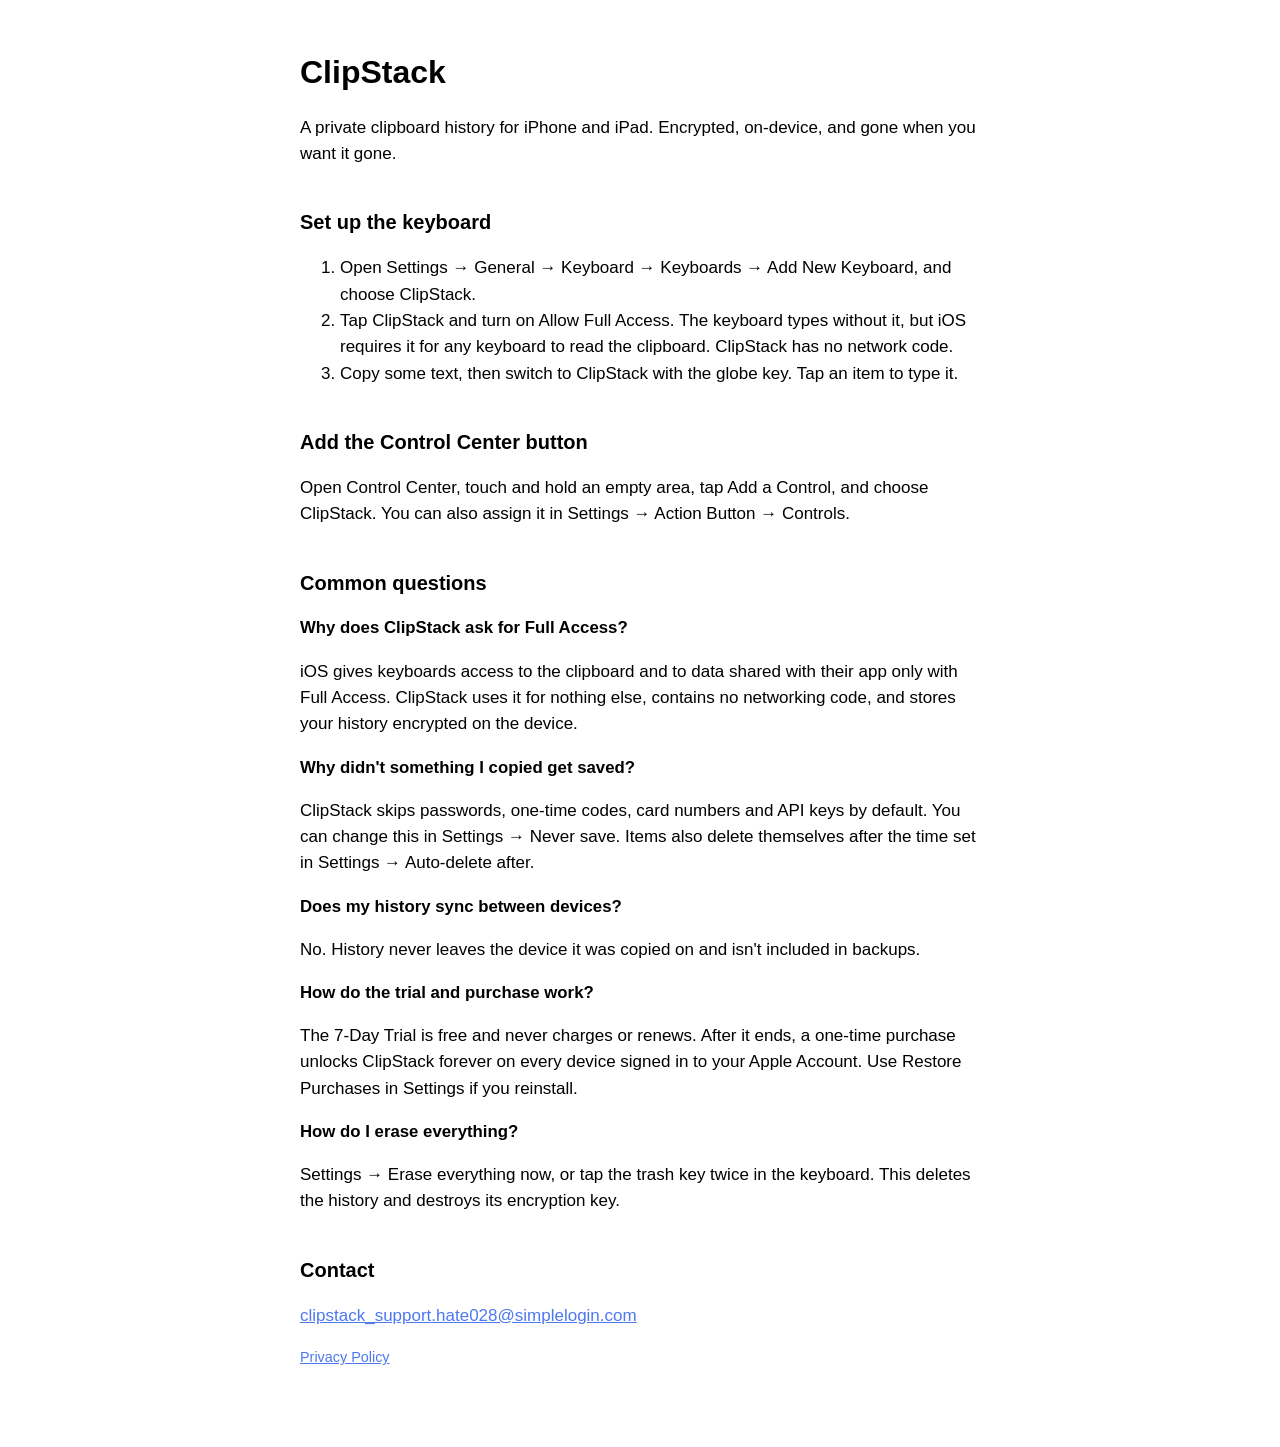
==== index.html @ 089493c6 "ClipStack support and privacy pages" ====
<!doctype html>
<html lang="en">
<head>
<meta charset="utf-8">
<meta name="viewport" content="width=device-width, initial-scale=1">
<title>ClipStack Support</title>
<link rel="stylesheet" href="style.css">
</head>
<body>
<main>
<h1>ClipStack</h1>
<p>A private clipboard history for iPhone and iPad. Encrypted, on-device, and gone when you want it gone.</p>

<h2>Set up the keyboard</h2>
<ol>
<li>Open Settings → General → Keyboard → Keyboards → Add New Keyboard, and choose ClipStack.</li>
<li>Tap ClipStack and turn on Allow Full Access. The keyboard types without it, but iOS requires it for any keyboard to read the clipboard. ClipStack has no network code.</li>
<li>Copy some text, then switch to ClipStack with the globe key. Tap an item to type it.</li>
</ol>

<h2>Add the Control Center button</h2>
<p>Open Control Center, touch and hold an empty area, tap Add a Control, and choose ClipStack. You can also assign it in Settings → Action Button → Controls.</p>

<h2>Common questions</h2>
<h3>Why does ClipStack ask for Full Access?</h3>
<p>iOS gives keyboards access to the clipboard and to data shared with their app only with Full Access. ClipStack uses it for nothing else, contains no networking code, and stores your history encrypted on the device.</p>

<h3>Why didn't something I copied get saved?</h3>
<p>ClipStack skips passwords, one-time codes, card numbers and API keys by default. You can change this in Settings → Never save. Items also delete themselves after the time set in Settings → Auto-delete after.</p>

<h3>Does my history sync between devices?</h3>
<p>No. History never leaves the device it was copied on and isn't included in backups.</p>

<h3>How do the trial and purchase work?</h3>
<p>The 7-Day Trial is free and never charges or renews. After it ends, a one-time purchase unlocks ClipStack forever on every device signed in to your Apple Account. Use Restore Purchases in Settings if you reinstall.</p>

<h3>How do I erase everything?</h3>
<p>Settings → Erase everything now, or tap the trash key twice in the keyboard. This deletes the history and destroys its encryption key.</p>

<h2>Contact</h2>
<p><a href="mailto:clipstack_support.hate028@simplelogin.com">clipstack_support.hate028@simplelogin.com</a></p>

<p class="muted"><a href="privacy.html">Privacy Policy</a></p>
</main>
</body>
</html>
---- style.css ----
:root { color-scheme: light dark; }
body {
    margin: 0;
    font: 17px/1.55 -apple-system, BlinkMacSystemFont, "SF Pro Text", "Helvetica Neue", sans-serif;
    background: Canvas;
    color: CanvasText;
}
main { max-width: 680px; margin: 0 auto; padding: 48px 24px 64px; }
h1 { font-size: 2rem; margin: 0 0 8px; }
h2 { font-size: 1.25rem; margin-top: 2em; }
h3 { font-size: 1.05rem; margin-bottom: 0.25em; }
a { color: #4D78F0; }
.muted { color: GrayText; font-size: 0.9rem; }
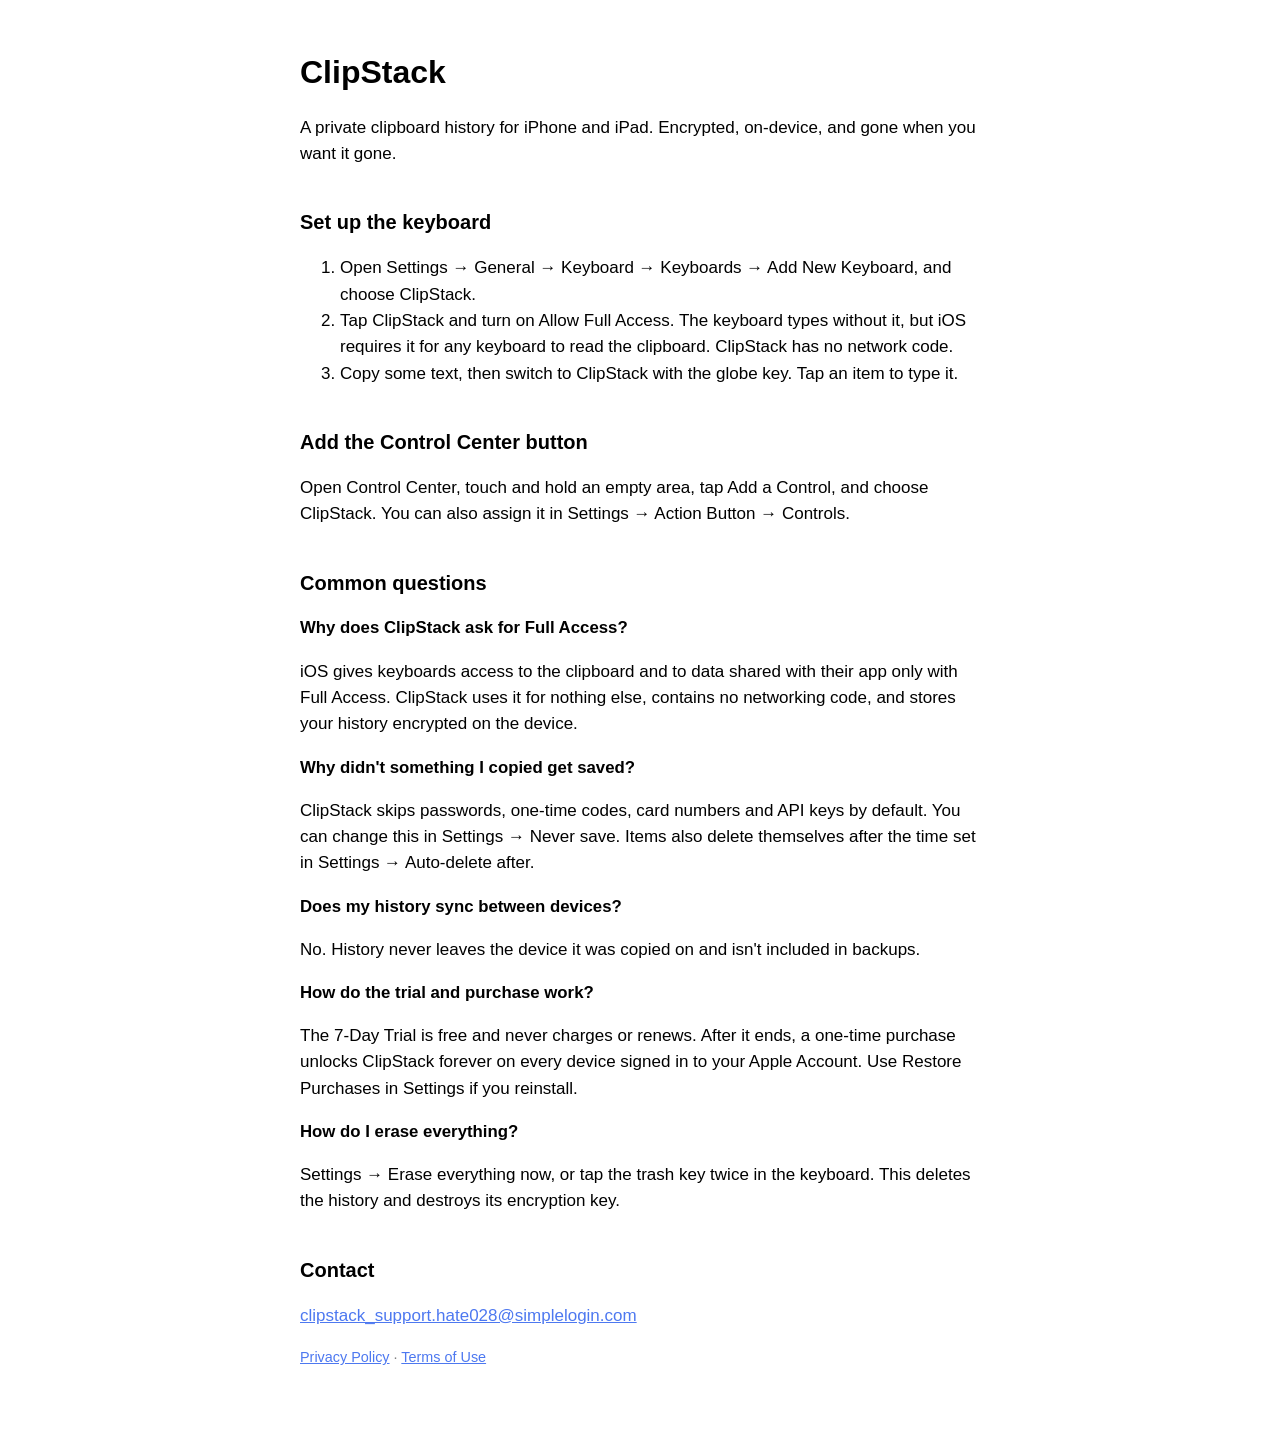
==== commit 1ff540e4: "Add Terms of Use" ====
--- a/index.html
+++ b/index.html
@@ -40,7 +40,7 @@
 <h2>Contact</h2>
 <p><a href="mailto:clipstack_support.hate028@simplelogin.com">clipstack_support.hate028@simplelogin.com</a></p>
 
-<p class="muted"><a href="privacy.html">Privacy Policy</a></p>
+<p class="muted"><a href="privacy.html">Privacy Policy</a> · <a href="terms.html">Terms of Use</a></p>
 </main>
 </body>
 </html>
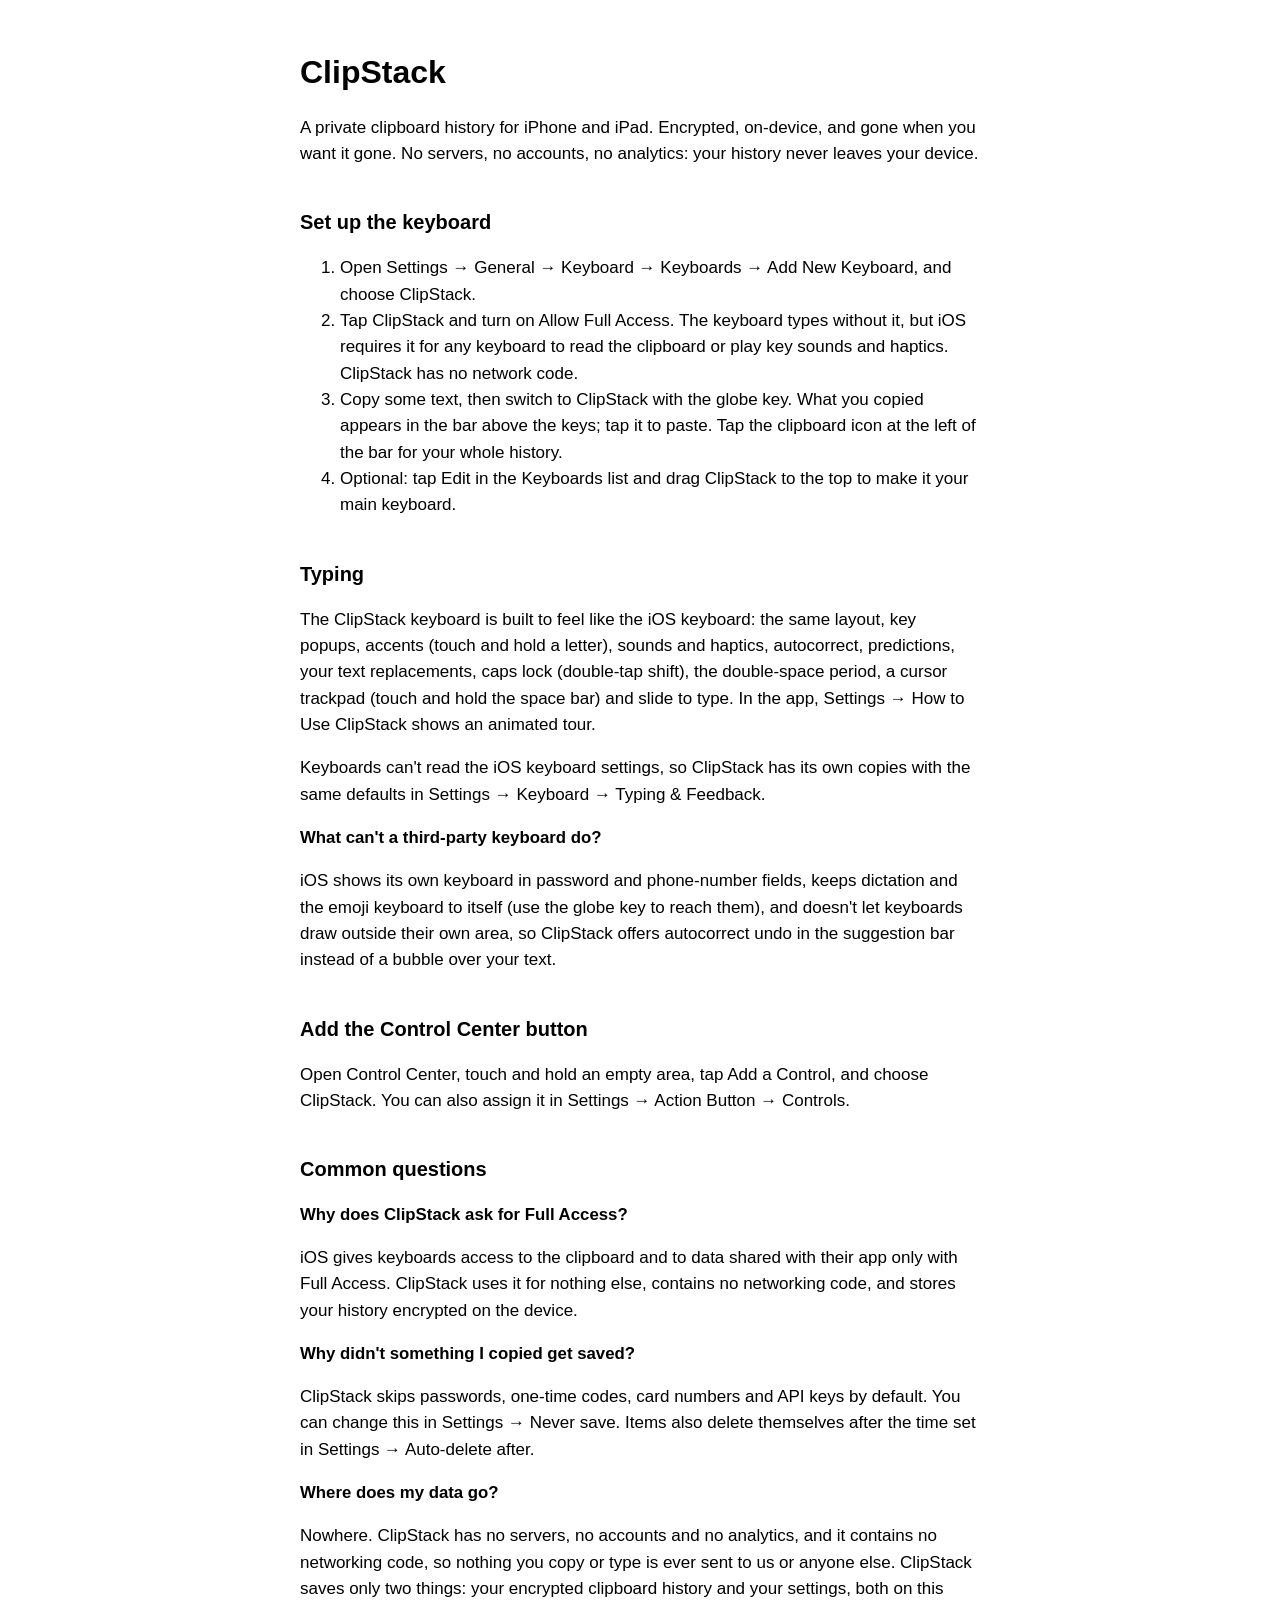
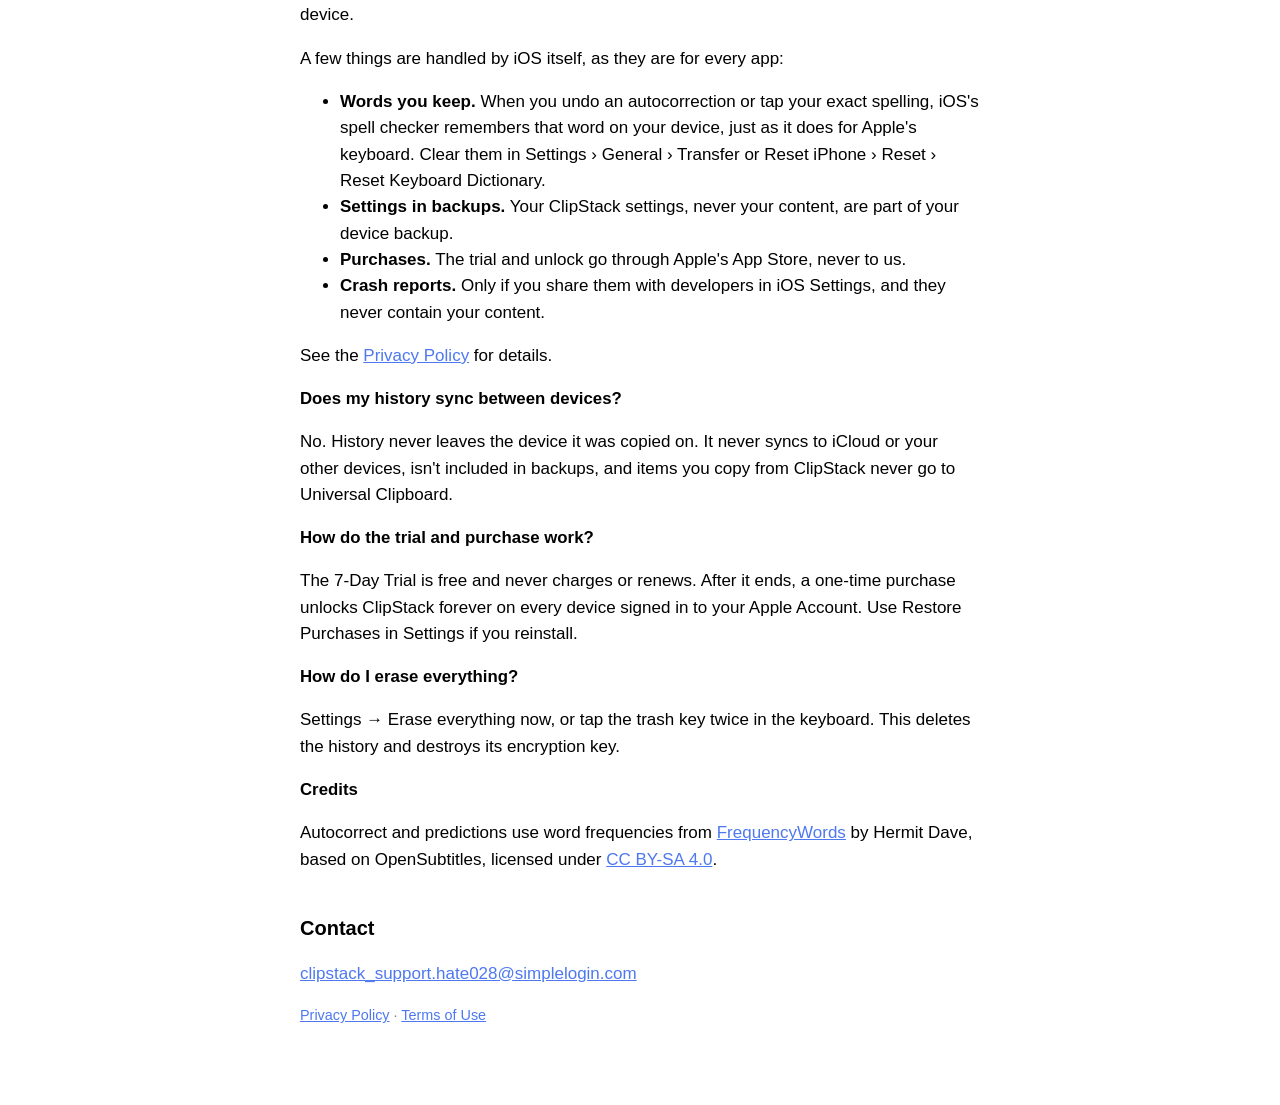
==== commit 668a3363: "Privacy: spell out what ClipStack stores versus what iOS handles; describe the new keyboard" ====
--- a/index.html
+++ b/index.html
@@ -9,14 +9,22 @@
 <body>
 <main>
 <h1>ClipStack</h1>
-<p>A private clipboard history for iPhone and iPad. Encrypted, on-device, and gone when you want it gone.</p>
+<p>A private clipboard history for iPhone and iPad. Encrypted, on-device, and gone when you want it gone. No servers, no accounts, no analytics: your history never leaves your device.</p>
 
 <h2>Set up the keyboard</h2>
 <ol>
 <li>Open Settings → General → Keyboard → Keyboards → Add New Keyboard, and choose ClipStack.</li>
-<li>Tap ClipStack and turn on Allow Full Access. The keyboard types without it, but iOS requires it for any keyboard to read the clipboard. ClipStack has no network code.</li>
-<li>Copy some text, then switch to ClipStack with the globe key. Tap an item to type it.</li>
+<li>Tap ClipStack and turn on Allow Full Access. The keyboard types without it, but iOS requires it for any keyboard to read the clipboard or play key sounds and haptics. ClipStack has no network code.</li>
+<li>Copy some text, then switch to ClipStack with the globe key. What you copied appears in the bar above the keys; tap it to paste. Tap the clipboard icon at the left of the bar for your whole history.</li>
+<li>Optional: tap Edit in the Keyboards list and drag ClipStack to the top to make it your main keyboard.</li>
 </ol>
+
+<h2>Typing</h2>
+<p>The ClipStack keyboard is built to feel like the iOS keyboard: the same layout, key popups, accents (touch and hold a letter), sounds and haptics, autocorrect, predictions, your text replacements, caps lock (double-tap shift), the double-space period, a cursor trackpad (touch and hold the space bar) and slide to type. In the app, Settings → How to Use ClipStack shows an animated tour.</p>
+<p>Keyboards can't read the iOS keyboard settings, so ClipStack has its own copies with the same defaults in Settings → Keyboard → Typing &amp; Feedback.</p>
+
+<h3>What can't a third-party keyboard do?</h3>
+<p>iOS shows its own keyboard in password and phone-number fields, keeps dictation and the emoji keyboard to itself (use the globe key to reach them), and doesn't let keyboards draw outside their own area, so ClipStack offers autocorrect undo in the suggestion bar instead of a bubble over your text.</p>
 
 <h2>Add the Control Center button</h2>
 <p>Open Control Center, touch and hold an empty area, tap Add a Control, and choose ClipStack. You can also assign it in Settings → Action Button → Controls.</p>
@@ -28,14 +36,28 @@
 <h3>Why didn't something I copied get saved?</h3>
 <p>ClipStack skips passwords, one-time codes, card numbers and API keys by default. You can change this in Settings → Never save. Items also delete themselves after the time set in Settings → Auto-delete after.</p>
 
+<h3>Where does my data go?</h3>
+<p>Nowhere. ClipStack has no servers, no accounts and no analytics, and it contains no networking code, so nothing you copy or type is ever sent to us or anyone else. ClipStack saves only two things: your encrypted clipboard history and your settings, both on this device.</p>
+<p>A few things are handled by iOS itself, as they are for every app:</p>
+<ul>
+<li><strong>Words you keep.</strong> When you undo an autocorrection or tap your exact spelling, iOS's spell checker remembers that word on your device, just as it does for Apple's keyboard. Clear them in Settings › General › Transfer or Reset iPhone › Reset › Reset Keyboard Dictionary.</li>
+<li><strong>Settings in backups.</strong> Your ClipStack settings, never your content, are part of your device backup.</li>
+<li><strong>Purchases.</strong> The trial and unlock go through Apple's App Store, never to us.</li>
+<li><strong>Crash reports.</strong> Only if you share them with developers in iOS Settings, and they never contain your content.</li>
+</ul>
+<p>See the <a href="privacy.html">Privacy Policy</a> for details.</p>
+
 <h3>Does my history sync between devices?</h3>
-<p>No. History never leaves the device it was copied on and isn't included in backups.</p>
+<p>No. History never leaves the device it was copied on. It never syncs to iCloud or your other devices, isn't included in backups, and items you copy from ClipStack never go to Universal Clipboard.</p>
 
 <h3>How do the trial and purchase work?</h3>
 <p>The 7-Day Trial is free and never charges or renews. After it ends, a one-time purchase unlocks ClipStack forever on every device signed in to your Apple Account. Use Restore Purchases in Settings if you reinstall.</p>
 
 <h3>How do I erase everything?</h3>
 <p>Settings → Erase everything now, or tap the trash key twice in the keyboard. This deletes the history and destroys its encryption key.</p>
+
+<h3>Credits</h3>
+<p>Autocorrect and predictions use word frequencies from <a href="https://github.com/hermitdave/FrequencyWords">FrequencyWords</a> by Hermit Dave, based on OpenSubtitles, licensed under <a href="https://creativecommons.org/licenses/by-sa/4.0/">CC BY-SA 4.0</a>.</p>
 
 <h2>Contact</h2>
 <p><a href="mailto:clipstack_support.hate028@simplelogin.com">clipstack_support.hate028@simplelogin.com</a></p>
